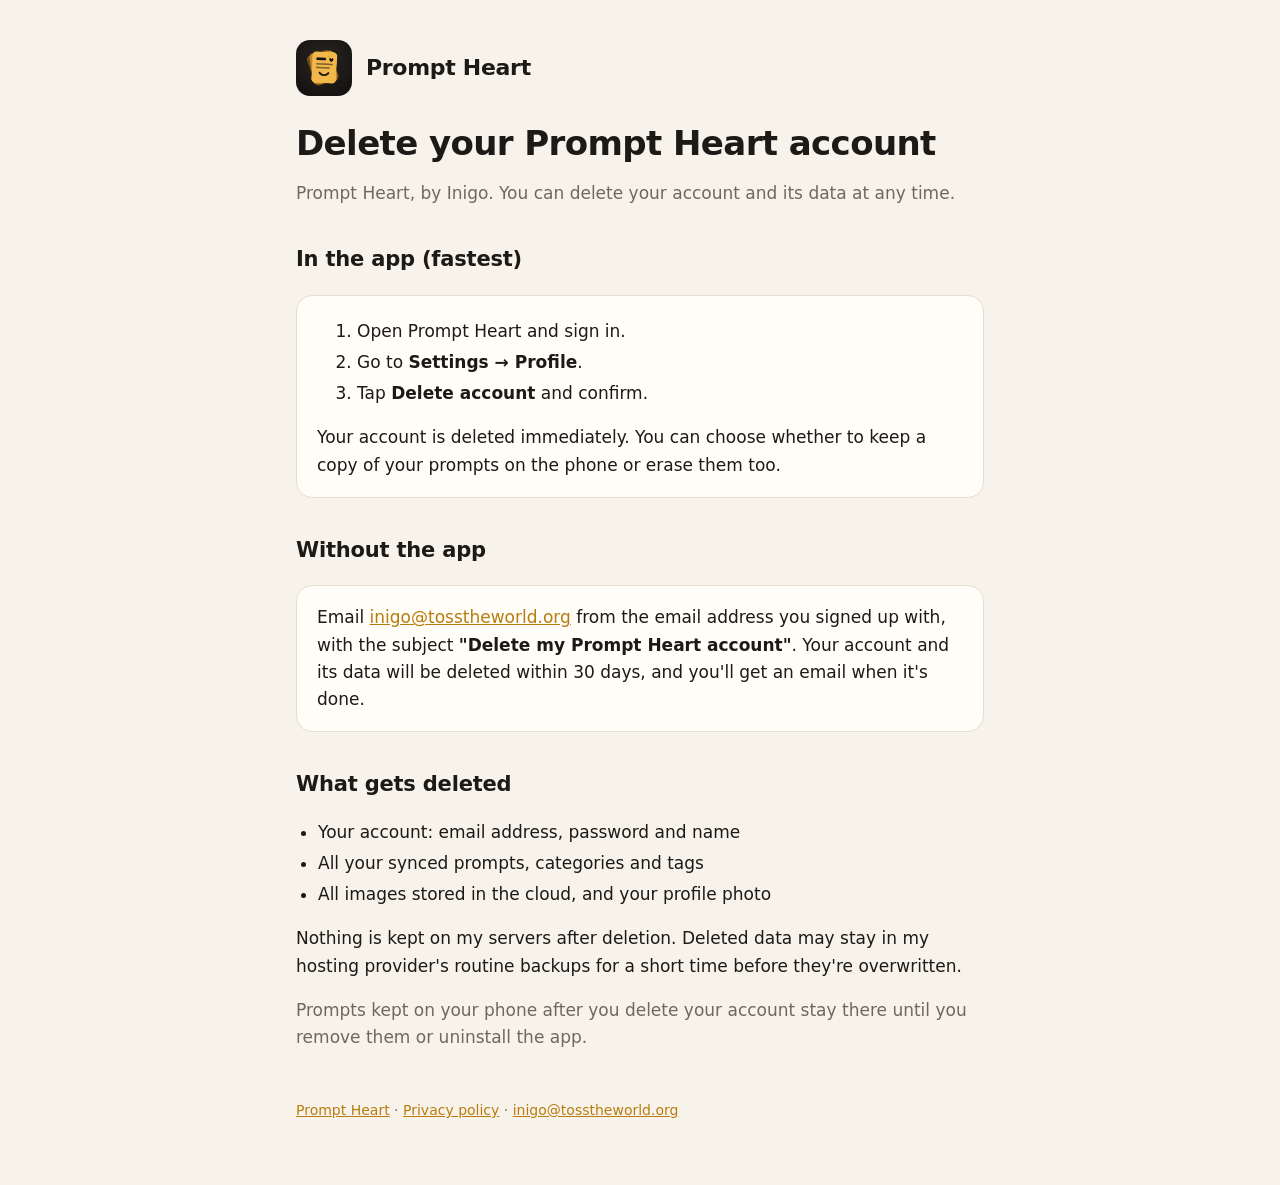
==== delete-account.html @ a11b142c "Prompt Heart site: privacy policy and account deletion" ====
<!doctype html>
<html lang="en">
<head>
<meta charset="utf-8">
<meta name="viewport" content="width=device-width, initial-scale=1">
<title>Delete Your Account · Prompt Heart</title>
<meta name="description" content="How to delete your Prompt Heart account and its data.">
<link rel="icon" href="icon.png">
<link rel="stylesheet" href="style.css">
</head>
<body>
<main>
  <header class="brand"><img src="icon.png" alt=""><a href="./">Prompt Heart</a></header>
  <h1>Delete your Prompt Heart account</h1>
  <p class="muted">Prompt Heart, by Inigo. You can delete your account and its data at any time.</p>

  <h2>In the app (fastest)</h2>
  <div class="card">
    <ol>
      <li>Open Prompt Heart and sign in.</li>
      <li>Go to <strong>Settings → Profile</strong>.</li>
      <li>Tap <strong>Delete account</strong> and confirm.</li>
    </ol>
    <p>Your account is deleted immediately. You can choose whether to keep a copy of your prompts on the phone or erase them too.</p>
  </div>

  <h2>Without the app</h2>
  <div class="card">
    <p>Email <a href="mailto:inigo@tosstheworld.org?subject=Delete%20my%20Prompt%20Heart%20account">inigo@tosstheworld.org</a> from the email address you signed up with, with the subject <strong>"Delete my Prompt Heart account"</strong>. Your account and its data will be deleted within 30 days, and you'll get an email when it's done.</p>
  </div>

  <h2>What gets deleted</h2>
  <ul>
    <li>Your account: email address, password and name</li>
    <li>All your synced prompts, categories and tags</li>
    <li>All images stored in the cloud, and your profile photo</li>
  </ul>
  <p>Nothing is kept on my servers after deletion. Deleted data may stay in my hosting provider's routine backups for a short time before they're overwritten.</p>
  <p class="muted">Prompts kept on your phone after you delete your account stay there until you remove them or uninstall the app.</p>

  <footer><a href="./">Prompt Heart</a> · <a href="privacy.html">Privacy policy</a> · <a href="mailto:inigo@tosstheworld.org">inigo@tosstheworld.org</a></footer>
</main>
</body>
</html>
---- style.css ----
:root {
  --bg: #f7f3ea;
  --card: #fffdf8;
  --text: #1c1a17;
  --muted: #6f685f;
  --border: #e6dfd1;
  --accent: #b97c0e;
  --accent-soft: #f6e6c4;
}
@media (prefers-color-scheme: dark) {
  :root {
    --bg: #121110;
    --card: #1c1a17;
    --text: #f2efea;
    --muted: #b9b2a8;
    --border: #2e2b27;
    --accent: #f2b84b;
    --accent-soft: #3a2f1a;
  }
}
* { box-sizing: border-box; }
html { -webkit-text-size-adjust: 100%; }
body {
  margin: 0;
  background: var(--bg);
  color: var(--text);
  font: 17px/1.6 Inter, system-ui, -apple-system, 'Segoe UI', Roboto, sans-serif;
}
main { max-width: 720px; margin: 0 auto; padding: 40px 16px 64px; }
header.brand { display: flex; align-items: center; gap: 14px; margin-bottom: 28px; }
header.brand img { width: 56px; height: 56px; border-radius: 14px; }
header.brand a { color: inherit; text-decoration: none; font-weight: 800; font-size: 22px; letter-spacing: -0.3px; }
h1 { font-size: 34px; line-height: 1.15; letter-spacing: -0.6px; margin: 0 0 8px; }
h2 { font-size: 21px; margin: 36px 0 8px; letter-spacing: -0.2px; }
p, li { color: var(--text); }
.muted { color: var(--muted); }
a { color: var(--accent); }
ul { padding-left: 22px; }
li { margin: 4px 0; }
.card {
  background: var(--card);
  border: 1px solid var(--border);
  border-radius: 16px;
  padding: 18px 20px;
  margin: 18px 0;
}
.card.highlight { background: var(--accent-soft); border-color: transparent; }
.links { display: grid; gap: 12px; margin-top: 28px; }
.links a {
  display: block;
  background: var(--card);
  border: 1px solid var(--border);
  border-radius: 14px;
  padding: 16px 18px;
  color: var(--text);
  text-decoration: none;
  font-weight: 700;
}
.links a span { display: block; font-weight: 500; color: var(--muted); font-size: 15px; }
table { width: 100%; border-collapse: collapse; font-size: 15px; }
th, td { text-align: left; padding: 10px 8px; border-bottom: 1px solid var(--border); vertical-align: top; }
th { color: var(--muted); font-weight: 700; }
footer { margin-top: 48px; font-size: 14px; color: var(--muted); }
.card > :first-child { margin-top: 0; }
.card > :last-child { margin-bottom: 0; }
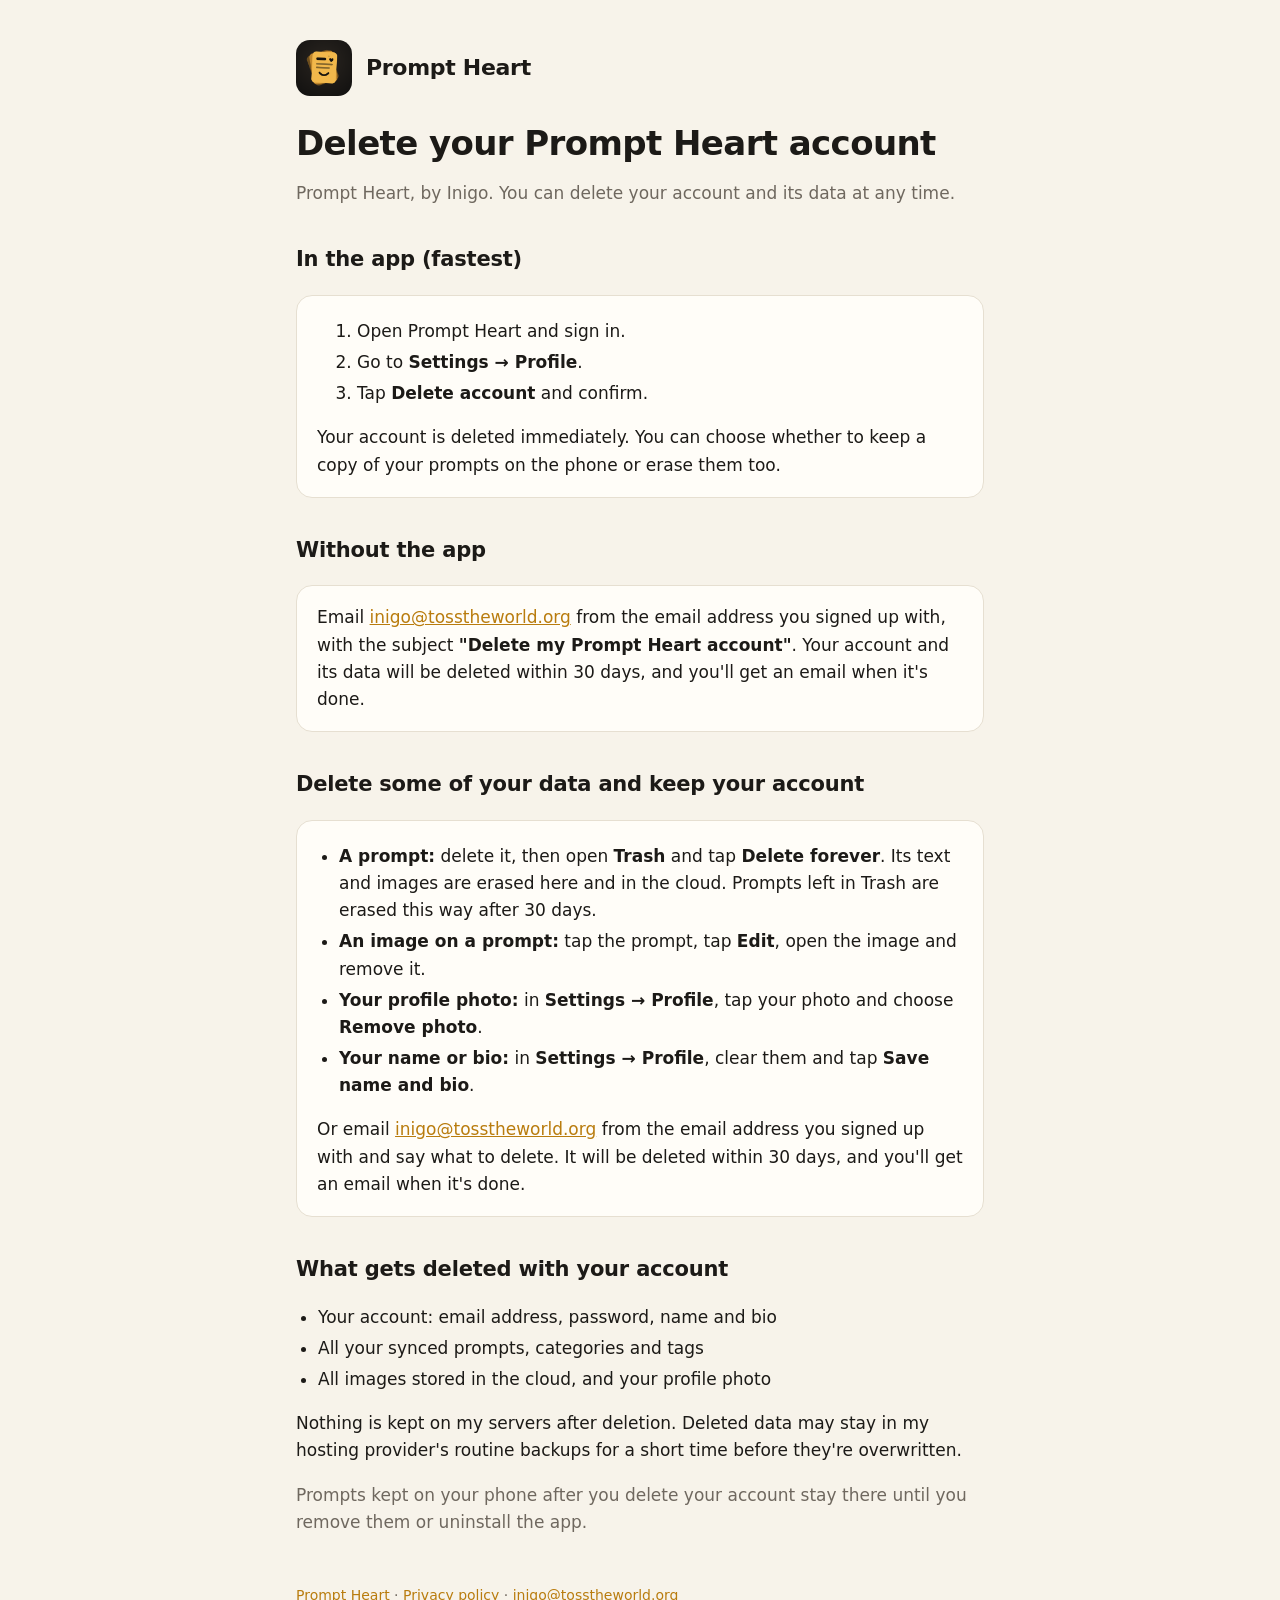
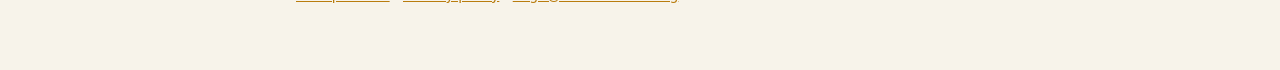
==== commit a1a2f6b4: "Delete page: how to delete some data and keep the account; the bio" ====
--- a/delete-account.html
+++ b/delete-account.html
@@ -29,9 +29,20 @@
     <p>Email <a href="mailto:inigo@tosstheworld.org?subject=Delete%20my%20Prompt%20Heart%20account">inigo@tosstheworld.org</a> from the email address you signed up with, with the subject <strong>"Delete my Prompt Heart account"</strong>. Your account and its data will be deleted within 30 days, and you'll get an email when it's done.</p>
   </div>
 
-  <h2>What gets deleted</h2>
+  <h2 id="some-data">Delete some of your data and keep your account</h2>
+  <div class="card">
+    <ul>
+      <li><strong>A prompt:</strong> delete it, then open <strong>Trash</strong> and tap <strong>Delete forever</strong>. Its text and images are erased here and in the cloud. Prompts left in Trash are erased this way after 30 days.</li>
+      <li><strong>An image on a prompt:</strong> tap the prompt, tap <strong>Edit</strong>, open the image and remove it.</li>
+      <li><strong>Your profile photo:</strong> in <strong>Settings → Profile</strong>, tap your photo and choose <strong>Remove photo</strong>.</li>
+      <li><strong>Your name or bio:</strong> in <strong>Settings → Profile</strong>, clear them and tap <strong>Save name and bio</strong>.</li>
+    </ul>
+    <p>Or email <a href="mailto:inigo@tosstheworld.org?subject=Delete%20some%20of%20my%20Prompt%20Heart%20data">inigo@tosstheworld.org</a> from the email address you signed up with and say what to delete. It will be deleted within 30 days, and you'll get an email when it's done.</p>
+  </div>
+
+  <h2>What gets deleted with your account</h2>
   <ul>
-    <li>Your account: email address, password and name</li>
+    <li>Your account: email address, password, name and bio</li>
     <li>All your synced prompts, categories and tags</li>
     <li>All images stored in the cloud, and your profile photo</li>
   </ul>
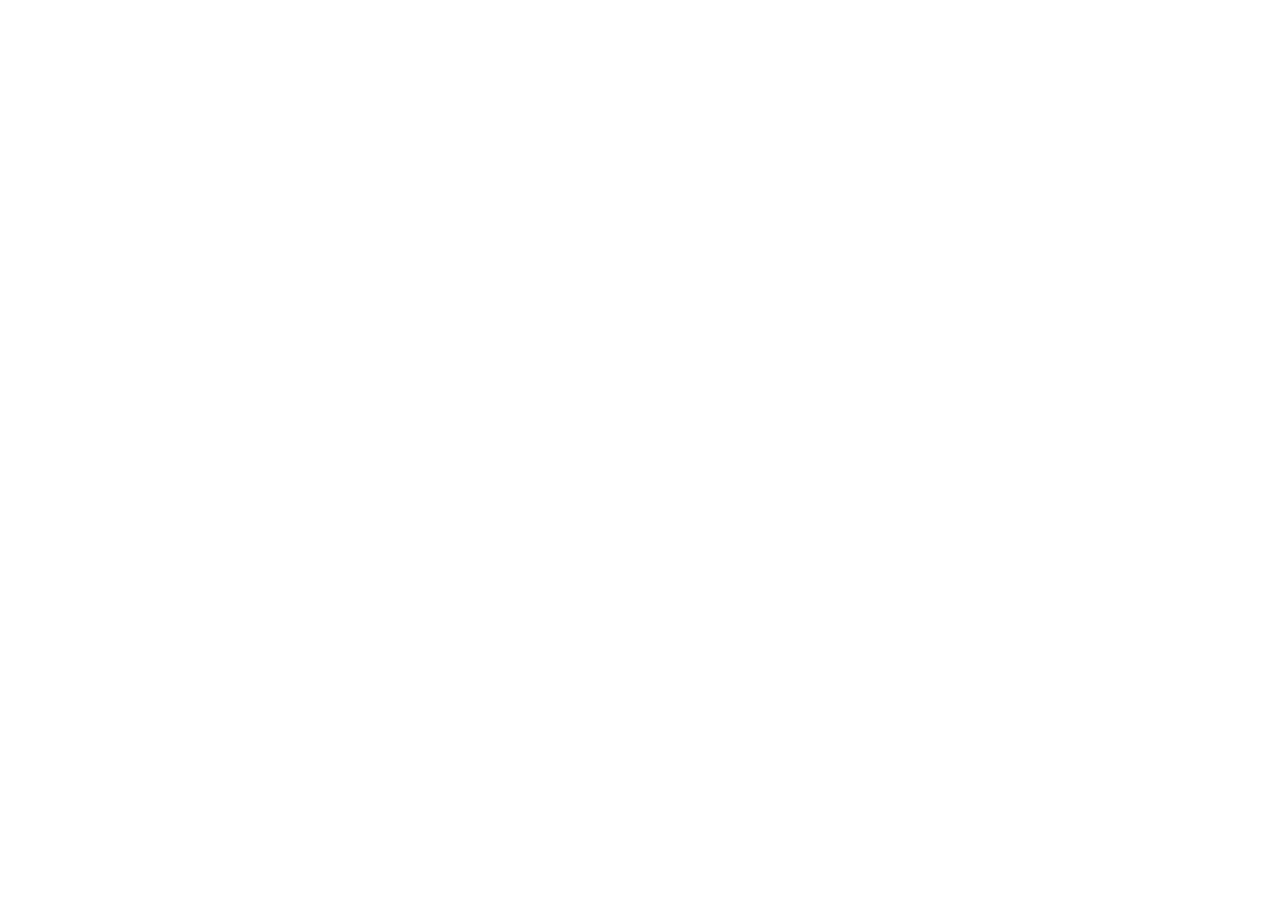
==== commit 1d97f52c: "Redirect to https://heartapps.github.io/ (site 2a4965d)" ====
--- a/delete-account.html
+++ b/delete-account.html
@@ -3,53 +3,13 @@
 <head>
 <meta charset="utf-8">
 <meta name="viewport" content="width=device-width, initial-scale=1">
-<title>Delete Your Account · Prompt Heart</title>
-<meta name="description" content="How to delete your Prompt Heart account and its data.">
-<link rel="icon" href="icon.png">
-<link rel="stylesheet" href="style.css">
+<title>Heart Apps has moved</title>
+<link rel="canonical" href="https://heartapps.github.io/prompt-heart/delete-account.html">
+<meta http-equiv="refresh" content="0; url=https://heartapps.github.io/prompt-heart/delete-account.html">
+<script>location.replace("https://heartapps.github.io/prompt-heart/delete-account.html" + location.search + location.hash)</script>
+<style>body{margin:0;min-height:100vh;display:grid;place-items:center;background:#0E0D10;color:#EFEDEA;font:17px/1.5 system-ui,sans-serif}a{color:#F2B84B}</style>
 </head>
 <body>
-<main>
-  <header class="brand"><img src="icon.png" alt=""><a href="./">Prompt Heart</a></header>
-  <h1>Delete your Prompt Heart account</h1>
-  <p class="muted">Prompt Heart, by Inigo. You can delete your account and its data at any time.</p>
-
-  <h2>In the app (fastest)</h2>
-  <div class="card">
-    <ol>
-      <li>Open Prompt Heart and sign in.</li>
-      <li>Go to <strong>Settings → Profile</strong>.</li>
-      <li>Tap <strong>Delete account</strong> and confirm.</li>
-    </ol>
-    <p>Your account is deleted immediately. You can choose whether to keep a copy of your prompts on the phone or erase them too.</p>
-  </div>
-
-  <h2>Without the app</h2>
-  <div class="card">
-    <p>Email <a href="mailto:inigo@tosstheworld.org?subject=Delete%20my%20Prompt%20Heart%20account">inigo@tosstheworld.org</a> from the email address you signed up with, with the subject <strong>"Delete my Prompt Heart account"</strong>. Your account and its data will be deleted within 30 days, and you'll get an email when it's done.</p>
-  </div>
-
-  <h2 id="some-data">Delete some of your data and keep your account</h2>
-  <div class="card">
-    <ul>
-      <li><strong>A prompt:</strong> delete it, then open <strong>Trash</strong> and tap <strong>Delete forever</strong>. Its text and images are erased here and in the cloud. Prompts left in Trash are erased this way after 30 days.</li>
-      <li><strong>An image on a prompt:</strong> tap the prompt, tap <strong>Edit</strong>, open the image and remove it.</li>
-      <li><strong>Your profile photo:</strong> in <strong>Settings → Profile</strong>, tap your photo and choose <strong>Remove photo</strong>.</li>
-      <li><strong>Your name or bio:</strong> in <strong>Settings → Profile</strong>, clear them and tap <strong>Save name and bio</strong>.</li>
-    </ul>
-    <p>Or email <a href="mailto:inigo@tosstheworld.org?subject=Delete%20some%20of%20my%20Prompt%20Heart%20data">inigo@tosstheworld.org</a> from the email address you signed up with and say what to delete. It will be deleted within 30 days, and you'll get an email when it's done.</p>
-  </div>
-
-  <h2>What gets deleted with your account</h2>
-  <ul>
-    <li>Your account: email address, password, name and bio</li>
-    <li>All your synced prompts, categories and tags</li>
-    <li>All images stored in the cloud, and your profile photo</li>
-  </ul>
-  <p>Nothing is kept on my servers after deletion. Deleted data may stay in my hosting provider's routine backups for a short time before they're overwritten.</p>
-  <p class="muted">Prompts kept on your phone after you delete your account stay there until you remove them or uninstall the app.</p>
-
-  <footer><a href="./">Prompt Heart</a> · <a href="privacy.html">Privacy policy</a> · <a href="mailto:inigo@tosstheworld.org">inigo@tosstheworld.org</a></footer>
-</main>
+<p>Heart Apps has a new address: <a href="https://heartapps.github.io/prompt-heart/delete-account.html">https://heartapps.github.io/prompt-heart/delete-account.html</a></p>
 </body>
 </html>
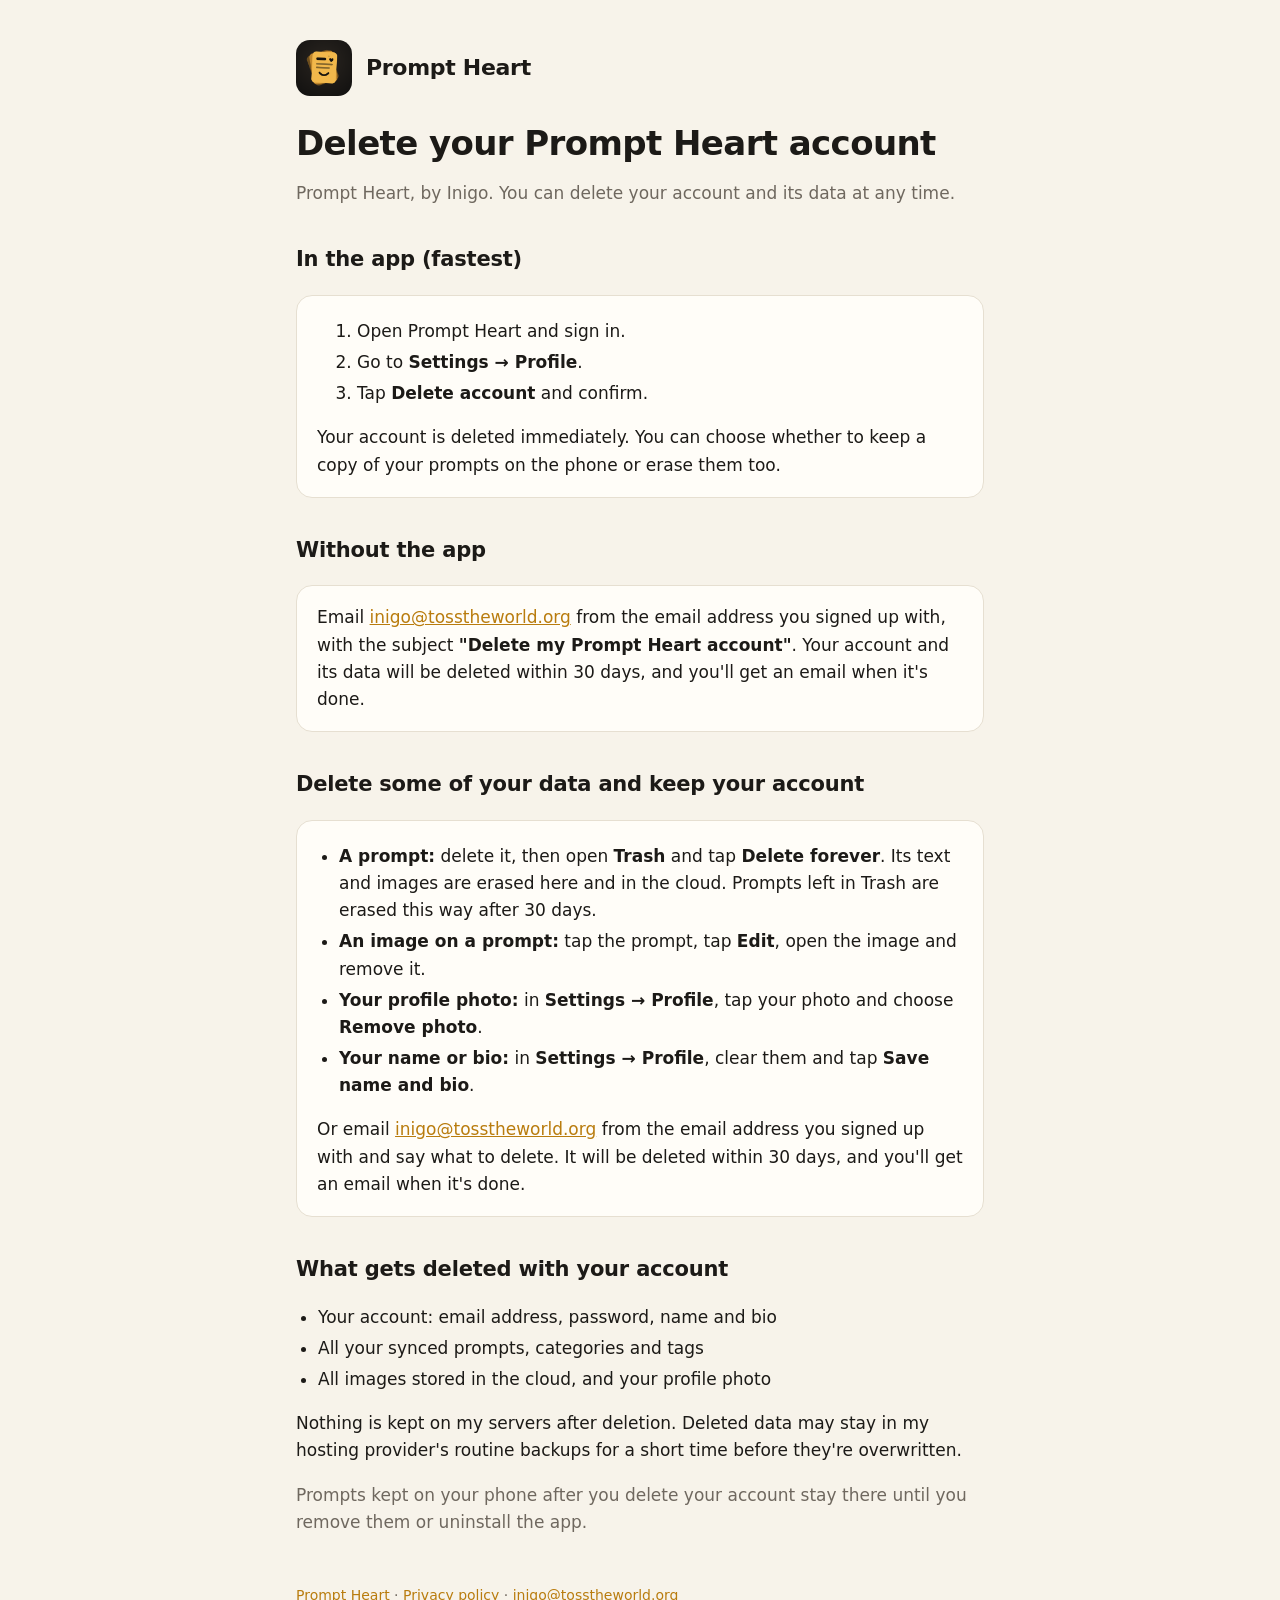
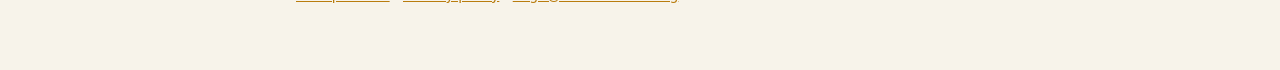
==== commit 97ff5217: "Declare the colour scheme so scrollbars, fields and the loading page match the theme" ====
--- a/delete-account.html
+++ b/delete-account.html
@@ -3,13 +3,54 @@
 <head>
 <meta charset="utf-8">
 <meta name="viewport" content="width=device-width, initial-scale=1">
-<title>Heart Apps has moved</title>
-<link rel="canonical" href="https://heartapps.github.io/prompt-heart/delete-account.html">
-<meta http-equiv="refresh" content="0; url=https://heartapps.github.io/prompt-heart/delete-account.html">
-<script>location.replace("https://heartapps.github.io/prompt-heart/delete-account.html" + location.search + location.hash)</script>
-<style>body{margin:0;min-height:100vh;display:grid;place-items:center;background:#0E0D10;color:#EFEDEA;font:17px/1.5 system-ui,sans-serif}a{color:#F2B84B}</style>
+<meta name="color-scheme" content="light dark">
+<title>Delete Your Account · Prompt Heart</title>
+<meta name="description" content="How to delete your Prompt Heart account and its data.">
+<link rel="icon" href="icon.png">
+<link rel="stylesheet" href="style.css">
 </head>
 <body>
-<p>Heart Apps has a new address: <a href="https://heartapps.github.io/prompt-heart/delete-account.html">https://heartapps.github.io/prompt-heart/delete-account.html</a></p>
+<main>
+  <header class="brand"><img src="icon.png" alt=""><a href="./">Prompt Heart</a></header>
+  <h1>Delete your Prompt Heart account</h1>
+  <p class="muted">Prompt Heart, by Inigo. You can delete your account and its data at any time.</p>
+
+  <h2>In the app (fastest)</h2>
+  <div class="card">
+    <ol>
+      <li>Open Prompt Heart and sign in.</li>
+      <li>Go to <strong>Settings → Profile</strong>.</li>
+      <li>Tap <strong>Delete account</strong> and confirm.</li>
+    </ol>
+    <p>Your account is deleted immediately. You can choose whether to keep a copy of your prompts on the phone or erase them too.</p>
+  </div>
+
+  <h2>Without the app</h2>
+  <div class="card">
+    <p>Email <a href="mailto:inigo@tosstheworld.org?subject=Delete%20my%20Prompt%20Heart%20account">inigo@tosstheworld.org</a> from the email address you signed up with, with the subject <strong>"Delete my Prompt Heart account"</strong>. Your account and its data will be deleted within 30 days, and you'll get an email when it's done.</p>
+  </div>
+
+  <h2 id="some-data">Delete some of your data and keep your account</h2>
+  <div class="card">
+    <ul>
+      <li><strong>A prompt:</strong> delete it, then open <strong>Trash</strong> and tap <strong>Delete forever</strong>. Its text and images are erased here and in the cloud. Prompts left in Trash are erased this way after 30 days.</li>
+      <li><strong>An image on a prompt:</strong> tap the prompt, tap <strong>Edit</strong>, open the image and remove it.</li>
+      <li><strong>Your profile photo:</strong> in <strong>Settings → Profile</strong>, tap your photo and choose <strong>Remove photo</strong>.</li>
+      <li><strong>Your name or bio:</strong> in <strong>Settings → Profile</strong>, clear them and tap <strong>Save name and bio</strong>.</li>
+    </ul>
+    <p>Or email <a href="mailto:inigo@tosstheworld.org?subject=Delete%20some%20of%20my%20Prompt%20Heart%20data">inigo@tosstheworld.org</a> from the email address you signed up with and say what to delete. It will be deleted within 30 days, and you'll get an email when it's done.</p>
+  </div>
+
+  <h2>What gets deleted with your account</h2>
+  <ul>
+    <li>Your account: email address, password, name and bio</li>
+    <li>All your synced prompts, categories and tags</li>
+    <li>All images stored in the cloud, and your profile photo</li>
+  </ul>
+  <p>Nothing is kept on my servers after deletion. Deleted data may stay in my hosting provider's routine backups for a short time before they're overwritten.</p>
+  <p class="muted">Prompts kept on your phone after you delete your account stay there until you remove them or uninstall the app.</p>
+
+  <footer><a href="./">Prompt Heart</a> · <a href="privacy.html">Privacy policy</a> · <a href="mailto:inigo@tosstheworld.org">inigo@tosstheworld.org</a></footer>
+</main>
 </body>
 </html>
--- a/style.css
+++ b/style.css
@@ -0,0 +1,66 @@
+:root {
+  color-scheme: light dark;
+  --bg: #f7f3ea;
+  --card: #fffdf8;
+  --text: #1c1a17;
+  --muted: #6f685f;
+  --border: #e6dfd1;
+  --accent: #b97c0e;
+  --accent-soft: #f6e6c4;
+}
+@media (prefers-color-scheme: dark) {
+  :root {
+    --bg: #121110;
+    --card: #1c1a17;
+    --text: #f2efea;
+    --muted: #b9b2a8;
+    --border: #2e2b27;
+    --accent: #f2b84b;
+    --accent-soft: #3a2f1a;
+  }
+}
+* { box-sizing: border-box; }
+html { -webkit-text-size-adjust: 100%; }
+body {
+  margin: 0;
+  background: var(--bg);
+  color: var(--text);
+  font: 17px/1.6 Inter, system-ui, -apple-system, 'Segoe UI', Roboto, sans-serif;
+}
+main { max-width: 720px; margin: 0 auto; padding: 40px 16px 64px; }
+header.brand { display: flex; align-items: center; gap: 14px; margin-bottom: 28px; }
+header.brand img { width: 56px; height: 56px; border-radius: 14px; }
+header.brand a { color: inherit; text-decoration: none; font-weight: 800; font-size: 22px; letter-spacing: -0.3px; }
+h1 { font-size: 34px; line-height: 1.15; letter-spacing: -0.6px; margin: 0 0 8px; }
+h2 { font-size: 21px; margin: 36px 0 8px; letter-spacing: -0.2px; }
+p, li { color: var(--text); }
+.muted { color: var(--muted); }
+a { color: var(--accent); }
+ul { padding-left: 22px; }
+li { margin: 4px 0; }
+.card {
+  background: var(--card);
+  border: 1px solid var(--border);
+  border-radius: 16px;
+  padding: 18px 20px;
+  margin: 18px 0;
+}
+.card.highlight { background: var(--accent-soft); border-color: transparent; }
+.links { display: grid; gap: 12px; margin-top: 28px; }
+.links a {
+  display: block;
+  background: var(--card);
+  border: 1px solid var(--border);
+  border-radius: 14px;
+  padding: 16px 18px;
+  color: var(--text);
+  text-decoration: none;
+  font-weight: 700;
+}
+.links a span { display: block; font-weight: 500; color: var(--muted); font-size: 15px; }
+table { width: 100%; border-collapse: collapse; font-size: 15px; }
+th, td { text-align: left; padding: 10px 8px; border-bottom: 1px solid var(--border); vertical-align: top; }
+th { color: var(--muted); font-weight: 700; }
+footer { margin-top: 48px; font-size: 14px; color: var(--muted); }
+.card > :first-child { margin-top: 0; }
+.card > :last-child { margin-bottom: 0; }
